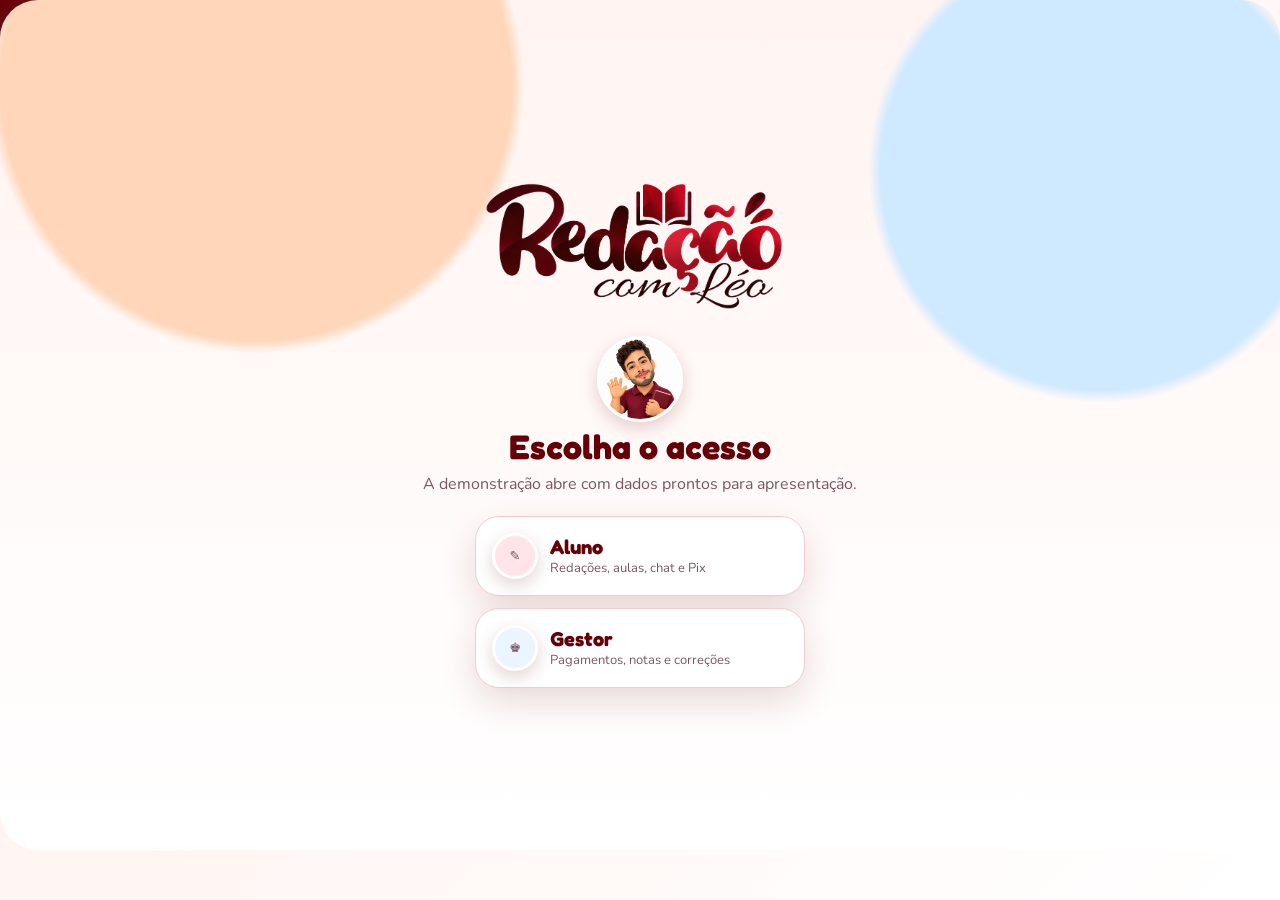
==== index.html @ 1b395707 "Fix published demo startup" ====
<!doctype html>
<html lang="pt-BR">
<head>
  <meta charset="utf-8" />
  <meta name="viewport" content="width=device-width, initial-scale=1, viewport-fit=cover" />
  <title>Redação com Léo - Demo</title>
  <link rel="icon" href="./assets/favicon.svg" />
  <link rel="manifest" href="./assets/manifest.webmanifest" />
  <style>
    @font-face{font-family:Fredoka;src:url("./assets/fonts/fredoka-latin.woff2") format("woff2");font-weight:300 700;font-display:swap}
    @font-face{font-family:Nunito;src:url("./assets/fonts/nunito-latin.woff2") format("woff2");font-weight:300 900;font-display:swap}
    :root{--wine:#650007;--red:#d70b1a;--rose:#fff1f3;--pink:#ffccd5;--peach:#ffd6ba;--mint:#cdeccd;--sky:#cfe9ff;--ink:#251013;--muted:#7b5660;--paper:#fffaf7;--card:#fff;--line:#f3ccd2;--shadow:0 14px 36px rgba(101,0,7,.14)}
    *{box-sizing:border-box} html,body,#app{min-height:100%;margin:0} body{font-family:Nunito,system-ui,sans-serif;background:linear-gradient(180deg,#fff7f2,#fff0f4 42%,#f7fff9);color:var(--ink);letter-spacing:0}
    button,input,textarea,select{font:inherit} button{border:0;cursor:pointer} img{max-width:100%;display:block}
    .phone{max-width:430px;min-height:100dvh;margin:auto;background:var(--paper);position:relative;overflow:hidden;box-shadow:0 0 0 1px #f7d7dc}
    .top{position:sticky;top:0;z-index:5;background:rgba(255,250,247,.94);backdrop-filter:blur(18px);padding:14px 16px 10px;border-bottom:1px solid #f7d8de;display:flex;align-items:center;justify-content:space-between;gap:12px}
    .brand{display:flex;align-items:center;gap:10px;min-width:0}.brand img.logo{width:118px;height:auto}.avatar{width:46px;height:46px;border-radius:50%;object-fit:cover;border:3px solid #fff;box-shadow:0 6px 18px rgba(101,0,7,.18)}
    .main{padding:16px 14px 96px}.nav{position:fixed;left:50%;bottom:0;transform:translateX(-50%);z-index:8;width:min(430px,100%);padding:9px 12px calc(9px + env(safe-area-inset-bottom));background:rgba(255,250,247,.96);border-top:1px solid #f2ccd2;backdrop-filter:blur(18px);display:grid;grid-template-columns:repeat(5,1fr);gap:6px}
    .nav button{height:58px;border-radius:18px;background:transparent;color:var(--muted);display:grid;place-items:center;font-size:11px;font-weight:800}.nav button b{font-size:22px;line-height:18px}.nav button.on{background:linear-gradient(135deg,#fff,#ffe1e7);color:var(--red);box-shadow:0 8px 18px rgba(215,11,26,.13)}
    .login{min-height:100dvh;padding:34px 24px;display:flex;flex-direction:column;align-items:center;justify-content:center;text-align:center;background:radial-gradient(circle at 20% 10%,#ffd6ba 0 20%,transparent 21%),radial-gradient(circle at 86% 20%,#cfe9ff 0 17%,transparent 18%),linear-gradient(180deg,#fff4f1,#fff)}
    .login .logo{width:min(320px,82vw);margin-bottom:14px}.hello{font-family:Fredoka,sans-serif;font-size:34px;line-height:1.02;margin:8px 0;color:var(--wine)}.login p{margin:0 0 20px;color:var(--muted)}
    .rolegrid{display:grid;gap:12px;width:100%;max-width:330px}.role{padding:16px;border-radius:24px;background:#fff;border:1px solid var(--line);box-shadow:var(--shadow);display:flex;align-items:center;gap:12px;text-align:left}.role strong{display:block;font-family:Fredoka;font-size:20px;color:var(--wine)}.role span{color:var(--muted);font-size:13px}
    .pill{display:inline-flex;align-items:center;gap:7px;border-radius:999px;padding:9px 12px;background:#fff;border:1px solid var(--line);color:var(--wine);font-weight:900}.btn{border-radius:18px;padding:13px 16px;background:var(--wine);color:#fff;font-weight:900;box-shadow:0 10px 22px rgba(101,0,7,.18)}.btn.red{background:var(--red)}.btn.soft{background:#fff;color:var(--wine);border:1px solid var(--line);box-shadow:none}.btn.full{width:100%}
    h1,h2,h3{font-family:Fredoka,sans-serif;letter-spacing:0;color:var(--wine)} h1{font-size:30px;margin:8px 0 4px} h2{font-size:24px;margin:18px 0 10px} h3{font-size:19px;margin:0 0 6px} p{line-height:1.42}.muted{color:var(--muted)}.row{display:flex;align-items:center;justify-content:space-between;gap:10px}.grid{display:grid;gap:12px}.twocol{grid-template-columns:1fr 1fr}.card{border-radius:24px;background:var(--card);border:1px solid var(--line);padding:15px;box-shadow:0 12px 28px rgba(101,0,7,.08)}.softband{border-radius:26px;padding:16px;background:linear-gradient(135deg,#ffe8ed,#fff8d9 48%,#dff7ff);border:1px solid #f7d4da}
    .metric{border-radius:22px;padding:14px;background:#fff;border:1px solid #f5d2d8}.metric b{font-family:Fredoka;font-size:28px;color:var(--red);display:block}.tag{display:inline-flex;border-radius:999px;padding:6px 10px;background:#fff2f4;color:var(--wine);font-size:12px;font-weight:900}.tag.green{background:#e9f7e9}.tag.blue{background:#eaf5ff}.tag.yellow{background:#fff2ca}
    .list{display:grid;gap:10px}.item{border-radius:20px;padding:13px;background:#fff;border:1px solid #f3d3d8}.item.active{outline:3px solid #ffd4dc}.score{font-family:Fredoka;font-size:28px;color:var(--red)}.bar{height:10px;background:#ffe0e6;border-radius:999px;overflow:hidden}.bar i{display:block;height:100%;background:linear-gradient(90deg,#d70b1a,#ff9cb0);border-radius:inherit}
    .tabs{display:flex;gap:8px;overflow:auto;padding:2px 0 10px}.tabs button{white-space:nowrap;border-radius:999px;padding:10px 13px;background:#fff;border:1px solid var(--line);font-weight:900;color:var(--muted)}.tabs button.on{background:var(--wine);color:#fff}
    input,textarea,select{width:100%;border:1px solid var(--line);background:#fff;border-radius:18px;padding:13px 14px;color:var(--ink);outline:none} textarea{min-height:132px;resize:vertical}.field{display:grid;gap:6px}.field label{font-weight:900;color:var(--wine);font-size:13px}
    .chat{display:grid;gap:9px}.bubble{max-width:84%;padding:11px 13px;border-radius:19px;background:#fff;border:1px solid var(--line)}.bubble.me{justify-self:end;background:#ffe4ea}.composer{position:sticky;bottom:75px;display:flex;gap:8px;padding-top:8px;background:linear-gradient(180deg,transparent,var(--paper) 28%)}
    .modal{position:fixed;inset:0;z-index:20;background:rgba(37,16,19,.42);display:none;align-items:end;justify-content:center}.modal.on{display:flex}.sheet{width:min(430px,100%);max-height:90dvh;overflow:auto;border-radius:28px 28px 0 0;background:var(--paper);padding:18px 16px calc(20px + env(safe-area-inset-bottom));box-shadow:0 -20px 45px rgba(37,16,19,.2)}
    .camera{border:2px dashed #efb8c0;border-radius:24px;padding:16px;text-align:center;background:#fff}.preview{margin-top:10px;border-radius:20px;max-height:220px;width:100%;object-fit:cover}.qr{width:184px;height:184px;margin:10px auto;border-radius:18px;background:#fff;border:1px solid var(--line);display:grid;place-items:center}
    .video{aspect-ratio:4/5;border-radius:28px;background:linear-gradient(160deg,#2c0710,#8b0712);position:relative;overflow:hidden;color:#fff;display:grid;place-items:center;text-align:center;padding:18px}.video video{position:absolute;inset:0;width:100%;height:100%;object-fit:cover}.controls{display:flex;gap:8px;justify-content:center;flex-wrap:wrap;margin-top:12px}.round{width:48px;height:48px;border-radius:50%;background:#fff;color:var(--wine);font-weight:900;box-shadow:0 10px 18px rgba(37,16,19,.14)}
    .empty{text-align:center;padding:26px 14px;color:var(--muted)}.loading{min-height:100dvh;display:grid;place-items:center;text-align:center;background:#fff4f6}.loading img{width:120px;border-radius:50%;margin:auto;border:6px solid #fff;box-shadow:var(--shadow)}.shake{animation:bob 1.4s ease-in-out infinite}@keyframes bob{50%{transform:translateY(-8px) rotate(-2deg)}} @media(min-width:700px){body{background:linear-gradient(135deg,#640007,#fff4f1 34%,#fff)}.phone{margin:26px auto;min-height:850px;border-radius:38px;box-shadow:0 32px 80px rgba(37,16,19,.28)}.nav{border-radius:28px 28px 0 0}.login{border-radius:38px;min-height:850px}} 
  </style>
</head>
<body>
  <div id="app"></div>
  <div class="modal" id="modal"><div class="sheet" id="sheet"></div></div>
  <script>
  const $ = (s, r=document) => r.querySelector(s);
  const app = $("#app"), modal = $("#modal"), sheet = $("#sheet");
  const storeKey = "redacao_com_leo_pages_v2";
  const views = {student:["home","essays","lessons","chat","pay"], manager:["home","students","review","chat","pay"]};
  const navLabel = {home:["⌂","Início"],essays:["✎","Redações"],lessons:["◴","Aulas"],chat:["✉","Chat"],pay:["◇","Pix"],students:["♚","Alunos"],review:["✓","Correção"]};
  let role = sessionStorage.getItem("leo_role") || "";
  let view = sessionStorage.getItem("leo_view") || "home";
  let currentImage = "";
  let cameraStream = null;
  const seed = {student:{name:"Maria Clara",plan:"Mentoria ENEM",goal:920},manager:{name:"Leonardo Costa"},payments:[{id:"PIX-0911",student:"Maria Clara",value:297,status:"aberto",due:"Hoje"}],essays:[{id:"R1",student:"Maria Clara",theme:"Desafios da educação digital no Brasil",text:"A tecnologia mudou a forma como os estudantes aprendem. Ainda assim, o acesso desigual dificulta que todos aproveitem esses recursos. Para enfrentar esse problema, escolas e governos precisam ampliar infraestrutura e orientar o uso responsável das plataformas digitais.",status:"Corrigida",score:880,competencies:[180,180,160,180,180],strengths:"Boa defesa do ponto de vista e repertório bem encaixado.",improve:"A conclusão pode detalhar melhor o agente e o meio de execução.",feedback:"Texto claro, organizado e com boa progressão. Revise repetições e aprofunde a proposta de intervenção."},{id:"R2",student:"Maria Clara",theme:"Caminhos para combater a evasão escolar",text:"",status:"Pendente",score:null,competencies:[0,0,0,0,0],strengths:"",improve:"",feedback:""}],lessons:[{id:"A1",title:"Repertório na introdução",date:"12/09",time:"18:30",status:"Confirmada"},{id:"A2",title:"Correção ao vivo",date:"15/09",time:"19:00",status:"Aberta"}],messages:[{from:"Leonardo",text:"Oi, Maria. Sua última redação já está corrigida."},{from:"Maria Clara",text:"Obrigada, prof! Vou ajustar a conclusão."}]};
  const read = () => JSON.parse(localStorage.getItem(storeKey) || JSON.stringify(seed));
  const save = (data) => localStorage.setItem(storeKey, JSON.stringify(data));
  const money = (n) => n.toLocaleString("pt-BR",{style:"currency",currency:"BRL"});
  function boot(){app.innerHTML='<div class="loading"><div><img class="shake" src="./assets/leonardo-avatar.png"><h1>Redação com Léo</h1><p class="muted">Abrindo sua sala de estudos...</p></div></div>';setTimeout(render,420)}
  function render(){ if(!role) return login(); if(!views[role].includes(view)) view="home"; const data=read(); app.innerHTML='<div class="phone">'+appHeader(data)+main(data)+nav()+'</div>'; bind(); }
  function appHeader(data){return '<header class="top"><div class="brand"><img class="logo" src="./assets/logo.png"><span class="pill">'+(role==="student"?"Aluno":"Gestor")+'</span></div><button class="pill" data-action="swap"><img class="avatar" src="./assets/leonardo-avatar.png" alt=""> trocar</button></header>'}
  function nav(){return '<nav class="nav">'+views[role].map(v=>'<button class="'+(view===v?'on':'')+'" data-nav="'+v+'"><b>'+navLabel[v][0]+'</b><span>'+navLabel[v][1]+'</span></button>').join("")+'</nav>'}
  function main(data){return '<main class="main">'+(role==="student"?student(data):manager(data))+'</main>'}
  function login(){app.innerHTML='<div class="login"><img class="logo" src="./assets/logo.png"><img class="avatar" style="width:86px;height:86px" src="./assets/leonardo-avatar.png"><h1 class="hello">Escolha o acesso</h1><p>A demonstração abre com dados prontos para apresentação.</p><div class="rolegrid"><button class="role" data-login="student"><span class="avatar" style="display:grid;place-items:center;background:#ffe4ea">✎</span><span><strong>Aluno</strong><span>Redações, aulas, chat e Pix</span></span></button><button class="role" data-login="manager"><span class="avatar" style="display:grid;place-items:center;background:#eaf5ff">♚</span><span><strong>Gestor</strong><span>Pagamentos, notas e correções</span></span></button></div></div>';bind()}
  function student(d){ if(view==="home") return homeStudent(d); if(view==="essays") return essays(d); if(view==="lessons") return lessons(d); if(view==="chat") return chat(d); return payments(d)}
  function manager(d){ if(view==="home") return homeManager(d); if(view==="students") return students(d); if(view==="review") return review(d); if(view==="chat") return chat(d); return payments(d)}
  function homeStudent(d){const last=d.essays.find(e=>e.score);return '<section class="softband"><h1>Oi, '+d.student.name.split(" ")[0]+'</h1><p class="muted">Tudo que importa está a um toque.</p><div class="grid twocol"><div class="metric"><b>'+last.score+'</b><span>última nota</span></div><div class="metric"><b>'+d.lessons.length+'</b><span>aulas</span></div></div></section><h2>Agora</h2><div class="grid"><button class="card row" data-modal="newEssay"><span><h3>Enviar redação</h3><span class="muted">Foto, texto ou arquivo</span></span><span class="score">+</span></button><button class="card row" data-view="lessons"><span><h3>Entrar na aula</h3><span class="muted">'+d.lessons[0].date+' às '+d.lessons[0].time+'</span></span><span class="tag blue">ao vivo</span></button><button class="card row" data-modal="video"><span><h3>Sala com câmera</h3><span class="muted">vídeo e tela compartilhada</span></span><span class="tag green">abrir</span></button></div>'}
  function homeManager(d){const paid=d.payments.filter(p=>p.status==="pago").reduce((a,p)=>a+p.value,0);return '<section class="softband"><h1>Painel do Léo</h1><p class="muted">Alunos, pagamentos e correções no mesmo caminho.</p><div class="grid twocol"><div class="metric"><b>'+d.essays.length+'</b><span>redações</span></div><div class="metric"><b>'+money(paid)+'</b><span>recebido</span></div></div></section><h2>Fila de hoje</h2>'+review(d)+'<button class="btn full" data-modal="video">Abrir sala de vídeo</button>'}
  function essays(d){return '<div class="row"><h1>Redações</h1><button class="btn red" data-modal="newEssay">Enviar</button></div><div class="list">'+d.essays.map(e=>'<article class="item"><div class="row"><h3>'+e.theme+'</h3><span class="tag '+(e.status==="Corrigida"?"green":"yellow")+'">'+e.status+'</span></div>'+(e.score?'<div class="score">'+e.score+'</div><p>'+e.feedback+'</p><div class="bar"><i style="width:'+(e.score/10)+'%"></i></div>':'<p class="muted">Aguardando correção do gestor.</p>')+'</article>').join("")+'</div>'}
  function lessons(d){return '<div class="row"><h1>Aulas</h1><button class="btn red" data-modal="lesson">Agendar</button></div><div class="list">'+d.lessons.map(a=>'<article class="item"><div class="row"><h3>'+a.title+'</h3><span class="tag blue">'+a.status+'</span></div><p class="muted">'+a.date+' às '+a.time+'</p><button class="btn soft" data-modal="video">Entrar</button></article>').join("")+'</div>'}
  function students(d){return '<h1>Alunos</h1><div class="list"><article class="card"><div class="row"><h3>Maria Clara</h3><span class="score">880</span></div><p class="muted">Plano '+d.student.plan+' · meta '+d.student.goal+'</p><div class="bar"><i style="width:88%"></i></div></article><article class="card"><div class="row"><h3>João Pedro</h3><span class="score">760</span></div><p class="muted">Turma intensiva · 2 pendências</p><div class="bar"><i style="width:76%"></i></div></article></div>'}
  function review(d){const rows=d.essays.map(e=>'<article class="item"><div class="row"><h3>'+e.theme+'</h3><span class="tag">'+e.student+'</span></div><p class="muted">'+(e.text||"Texto enviado por imagem, pronto para correção.")+'</p><button class="btn soft" data-modal="correct" data-id="'+e.id+'">Corrigir</button></article>').join("");return '<div class="row"><h1>Correção</h1><span class="pill">'+d.essays.filter(e=>e.status==="Pendente").length+' pendente</span></div><div class="list">'+rows+'</div>'}
  function payments(d){return '<div class="row"><h1>Pix</h1><button class="btn red" data-modal="payment">Gerar</button></div><div class="list">'+d.payments.map(p=>'<article class="card"><div class="row"><h3>'+p.student+'</h3><span class="tag '+(p.status==="pago"?"green":"yellow")+'">'+p.status+'</span></div><p class="muted">'+p.id+' · vence '+p.due+'</p><div class="score">'+money(p.value)+'</div><button class="btn soft" data-modal="qr" data-id="'+p.id+'">Ver QR Code</button></article>').join("")+'</div>'}
  function chat(d){return '<h1>Chat</h1><div class="chat">'+d.messages.map(m=>'<div class="bubble '+((role==="student"&&m.from==="Maria Clara")||(role==="manager"&&m.from==="Leonardo")?'me':'')+'"><b>'+m.from+'</b><br>'+m.text+'</div>').join("")+'</div><form class="composer" data-form="chat"><input name="text" placeholder="Escrever mensagem"><button class="btn red">Enviar</button></form>'}
  function openModal(kind,id){const d=read(); if(kind==="newEssay") sheet.innerHTML='<h2>Enviar redação</h2><form class="grid" data-form="essay"><div class="field"><label>Tema</label><input name="theme" required placeholder="Tema da redação"></div><div class="camera"><b>Digitalizar redação</b><p class="muted">Use a câmera ou escolha uma foto.</p><input type="file" accept="image/*" capture="environment" data-file><img class="preview" id="preview" style="display:none"></div><button type="button" class="btn soft" data-action="ocr">Ler imagem</button><div class="field"><label>Texto</label><textarea name="text" placeholder="Cole ou revise o texto reconhecido"></textarea></div><button class="btn red">Enviar</button></form>';
    if(kind==="lesson") sheet.innerHTML='<h2>Agendar aula</h2><form class="grid" data-form="lesson"><input name="title" placeholder="Título da aula" required><input name="date" placeholder="Data, ex: 18/09" required><input name="time" placeholder="Horário, ex: 19:30" required><button class="btn red">Salvar horário</button></form>';
    if(kind==="payment") sheet.innerHTML='<h2>Gerar Pix</h2><form class="grid" data-form="payment"><input name="student" placeholder="Aluno" value="Maria Clara"><input name="value" type="number" placeholder="Valor" value="297"><button class="btn red">Gerar guia</button></form>';
    if(kind==="qr"){const p=d.payments.find(x=>x.id===id);sheet.innerHTML='<h2>Guia Pix</h2><p class="muted">'+p.id+' · '+money(p.value)+'</p><canvas class="qr" id="qr" width="184" height="184"></canvas><p class="tag">Chave Pix: redacao@comleo.demo</p><button class="btn red full" data-pay="'+p.id+'">Confirmar pagamento</button>';setTimeout(()=>drawQr(id),20)}
    if(kind==="correct"){const e=d.essays.find(x=>x.id===id);sheet.innerHTML='<h2>Corrigir redação</h2><form class="grid" data-form="correct" data-id="'+id+'"><p class="muted">'+e.theme+'</p><input name="score" type="number" min="0" max="1000" value="'+(e.score||860)+'"><textarea name="strengths" placeholder="Pontos fortes">'+(e.strengths||"Boa organização das ideias.")+'</textarea><textarea name="improve" placeholder="Pontos a melhorar">'+(e.improve||"Aprofundar repertório e fechar melhor a intervenção.")+'</textarea><textarea name="feedback" placeholder="Feedback">'+(e.feedback||"Texto com caminho claro. Ajuste coesão entre parágrafos e detalhe a proposta.")+'</textarea><button class="btn red">Salvar correção</button></form>'}
    if(kind==="video") sheet.innerHTML='<h2>Sala de aula</h2><div class="video" id="videoBox"><img class="avatar" style="width:96px;height:96px" src="./assets/leonardo-avatar.png"><div><h3 style="color:#fff">Leonardo Costa</h3><p>Aguardando câmera</p></div></div><div class="controls"><button class="round" title="Câmera" data-video="cam">▣</button><button class="round" title="Tela" data-video="screen">▤</button><button class="round" title="Microfone" data-video="mic">◉</button><button class="round" title="Sair" data-close>×</button></div>';
    modal.classList.add("on"); bind(); }
  function closeModal(){modal.classList.remove("on");sheet.innerHTML=""; if(cameraStream){cameraStream.getTracks().forEach(t=>t.stop());cameraStream=null}}
  function drawQr(text){const c=$("#qr"),x=c.getContext("2d");x.fillStyle="#fff";x.fillRect(0,0,184,184);for(let y=0;y<23;y++)for(let i=0;i<23;i++){if((i*y+text.charCodeAt((i+y)%text.length)+i+y)%3===0){x.fillStyle=i<7&&y<7||i>15&&y<7||i<7&&y>15?"#650007":"#d70b1a";x.fillRect(i*8,y*8,6,6)}}}
  function bind(){document.querySelectorAll("[data-nav]").forEach(b=>b.onclick=()=>{view=b.dataset.nav;sessionStorage.setItem("leo_view",view);render()});document.querySelectorAll("[data-view]").forEach(b=>b.onclick=()=>{view=b.dataset.view;sessionStorage.setItem("leo_view",view);render()});document.querySelectorAll("[data-login]").forEach(b=>b.onclick=()=>{role=b.dataset.login;view="home";sessionStorage.setItem("leo_role",role);render()});document.querySelectorAll("[data-action='swap']").forEach(b=>b.onclick=()=>{role="";sessionStorage.removeItem("leo_role");login()});document.querySelectorAll("[data-modal]").forEach(b=>b.onclick=()=>openModal(b.dataset.modal,b.dataset.id));document.querySelectorAll("[data-close]").forEach(b=>b.onclick=closeModal);modal.onclick=e=>{if(e.target===modal)closeModal()};const file=$("[data-file]");if(file)file.onchange=e=>{const f=e.target.files[0];if(!f)return;const r=new FileReader();r.onload=()=>{currentImage=r.result;$("#preview").src=currentImage;$("#preview").style.display="block"};r.readAsDataURL(f)};document.querySelectorAll("form").forEach(f=>f.onsubmit=submit);document.querySelectorAll("[data-pay]").forEach(b=>b.onclick=()=>{const d=read();const p=d.payments.find(x=>x.id===b.dataset.pay);p.status="pago";save(d);closeModal();render()});const ocr=$("[data-action='ocr']");if(ocr)ocr.onclick=()=>{const ta=$("textarea[name='text']");ta.value=ta.value||"Texto reconhecido da foto: a educação brasileira precisa aproximar tecnologia, leitura e acompanhamento docente para melhorar a escrita dos estudantes.";};document.querySelectorAll("[data-video]").forEach(b=>b.onclick=()=>video(b.dataset.video))}
  function submit(e){e.preventDefault();const f=e.target,d=read(),fd=new FormData(f);if(f.dataset.form==="chat"){d.messages.push({from:role==="student"?"Maria Clara":"Leonardo",text:fd.get("text")});save(d);render()} if(f.dataset.form==="essay"){d.essays.unshift({id:"R"+Date.now(),student:"Maria Clara",theme:fd.get("theme"),text:fd.get("text"),image:currentImage,status:"Pendente",score:null,competencies:[0,0,0,0,0],strengths:"",improve:"",feedback:""});save(d);closeModal();view="essays";render()} if(f.dataset.form==="lesson"){d.lessons.push({id:"A"+Date.now(),title:fd.get("title"),date:fd.get("date"),time:fd.get("time"),status:"Aberta"});save(d);closeModal();render()} if(f.dataset.form==="payment"){d.payments.unshift({id:"PIX-"+Date.now().toString().slice(-5),student:fd.get("student"),value:Number(fd.get("value")),status:"aberto",due:"Hoje"});save(d);closeModal();render()} if(f.dataset.form==="correct"){const x=d.essays.find(e=>e.id===f.dataset.id);x.status="Corrigida";x.score=Number(fd.get("score"));x.strengths=fd.get("strengths");x.improve=fd.get("improve");x.feedback=fd.get("feedback");save(d);closeModal();render()}}
  async function video(kind){const box=$("#videoBox");try{if(kind==="cam"){cameraStream=await navigator.mediaDevices.getUserMedia({video:true,audio:true})} if(kind==="screen"){cameraStream=await navigator.mediaDevices.getDisplayMedia({video:true})} if(cameraStream){box.innerHTML='<video autoplay playsinline muted></video>';box.querySelector("video").srcObject=cameraStream}}catch(e){box.innerHTML='<div><h3 style="color:#fff">Permissão não liberada</h3><p>Ative câmera ou tela no navegador.</p></div>'}}
  boot();
  </script>
</body>
</html>
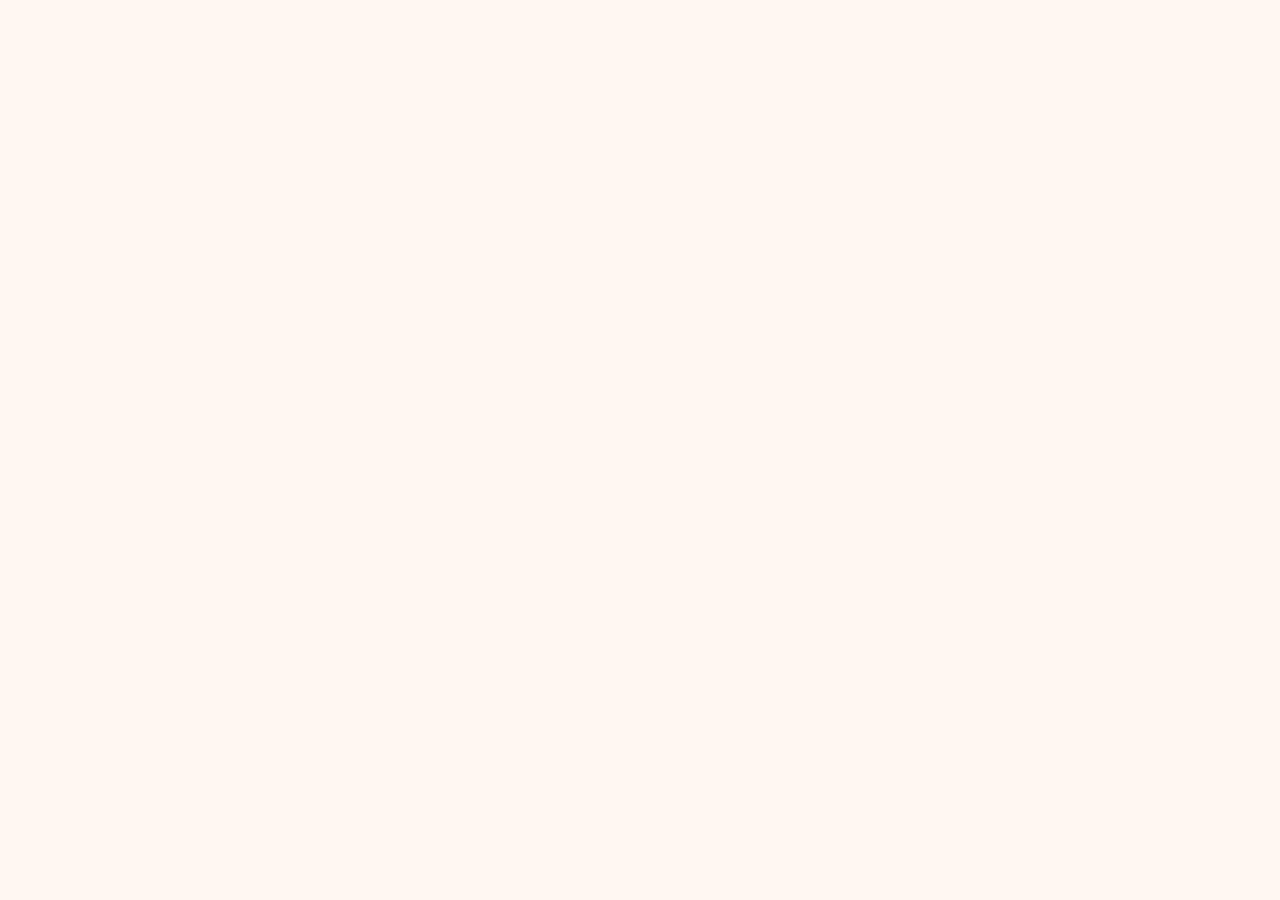
==== commit 3d732488: "Point Pages to Astra-built app" ====
--- a/index.html
+++ b/index.html
@@ -4,81 +4,32 @@
   <meta charset="utf-8" />
   <meta name="viewport" content="width=device-width, initial-scale=1, viewport-fit=cover" />
   <title>Redação com Léo - Demo</title>
-  <link rel="icon" href="./assets/favicon.svg" />
-  <link rel="manifest" href="./assets/manifest.webmanifest" />
+  <meta name="description" content="Demonstração do app Redação com Léo." />
   <style>
-    @font-face{font-family:Fredoka;src:url("./assets/fonts/fredoka-latin.woff2") format("woff2");font-weight:300 700;font-display:swap}
-    @font-face{font-family:Nunito;src:url("./assets/fonts/nunito-latin.woff2") format("woff2");font-weight:300 900;font-display:swap}
-    :root{--wine:#650007;--red:#d70b1a;--rose:#fff1f3;--pink:#ffccd5;--peach:#ffd6ba;--mint:#cdeccd;--sky:#cfe9ff;--ink:#251013;--muted:#7b5660;--paper:#fffaf7;--card:#fff;--line:#f3ccd2;--shadow:0 14px 36px rgba(101,0,7,.14)}
-    *{box-sizing:border-box} html,body,#app{min-height:100%;margin:0} body{font-family:Nunito,system-ui,sans-serif;background:linear-gradient(180deg,#fff7f2,#fff0f4 42%,#f7fff9);color:var(--ink);letter-spacing:0}
-    button,input,textarea,select{font:inherit} button{border:0;cursor:pointer} img{max-width:100%;display:block}
-    .phone{max-width:430px;min-height:100dvh;margin:auto;background:var(--paper);position:relative;overflow:hidden;box-shadow:0 0 0 1px #f7d7dc}
-    .top{position:sticky;top:0;z-index:5;background:rgba(255,250,247,.94);backdrop-filter:blur(18px);padding:14px 16px 10px;border-bottom:1px solid #f7d8de;display:flex;align-items:center;justify-content:space-between;gap:12px}
-    .brand{display:flex;align-items:center;gap:10px;min-width:0}.brand img.logo{width:118px;height:auto}.avatar{width:46px;height:46px;border-radius:50%;object-fit:cover;border:3px solid #fff;box-shadow:0 6px 18px rgba(101,0,7,.18)}
-    .main{padding:16px 14px 96px}.nav{position:fixed;left:50%;bottom:0;transform:translateX(-50%);z-index:8;width:min(430px,100%);padding:9px 12px calc(9px + env(safe-area-inset-bottom));background:rgba(255,250,247,.96);border-top:1px solid #f2ccd2;backdrop-filter:blur(18px);display:grid;grid-template-columns:repeat(5,1fr);gap:6px}
-    .nav button{height:58px;border-radius:18px;background:transparent;color:var(--muted);display:grid;place-items:center;font-size:11px;font-weight:800}.nav button b{font-size:22px;line-height:18px}.nav button.on{background:linear-gradient(135deg,#fff,#ffe1e7);color:var(--red);box-shadow:0 8px 18px rgba(215,11,26,.13)}
-    .login{min-height:100dvh;padding:34px 24px;display:flex;flex-direction:column;align-items:center;justify-content:center;text-align:center;background:radial-gradient(circle at 20% 10%,#ffd6ba 0 20%,transparent 21%),radial-gradient(circle at 86% 20%,#cfe9ff 0 17%,transparent 18%),linear-gradient(180deg,#fff4f1,#fff)}
-    .login .logo{width:min(320px,82vw);margin-bottom:14px}.hello{font-family:Fredoka,sans-serif;font-size:34px;line-height:1.02;margin:8px 0;color:var(--wine)}.login p{margin:0 0 20px;color:var(--muted)}
-    .rolegrid{display:grid;gap:12px;width:100%;max-width:330px}.role{padding:16px;border-radius:24px;background:#fff;border:1px solid var(--line);box-shadow:var(--shadow);display:flex;align-items:center;gap:12px;text-align:left}.role strong{display:block;font-family:Fredoka;font-size:20px;color:var(--wine)}.role span{color:var(--muted);font-size:13px}
-    .pill{display:inline-flex;align-items:center;gap:7px;border-radius:999px;padding:9px 12px;background:#fff;border:1px solid var(--line);color:var(--wine);font-weight:900}.btn{border-radius:18px;padding:13px 16px;background:var(--wine);color:#fff;font-weight:900;box-shadow:0 10px 22px rgba(101,0,7,.18)}.btn.red{background:var(--red)}.btn.soft{background:#fff;color:var(--wine);border:1px solid var(--line);box-shadow:none}.btn.full{width:100%}
-    h1,h2,h3{font-family:Fredoka,sans-serif;letter-spacing:0;color:var(--wine)} h1{font-size:30px;margin:8px 0 4px} h2{font-size:24px;margin:18px 0 10px} h3{font-size:19px;margin:0 0 6px} p{line-height:1.42}.muted{color:var(--muted)}.row{display:flex;align-items:center;justify-content:space-between;gap:10px}.grid{display:grid;gap:12px}.twocol{grid-template-columns:1fr 1fr}.card{border-radius:24px;background:var(--card);border:1px solid var(--line);padding:15px;box-shadow:0 12px 28px rgba(101,0,7,.08)}.softband{border-radius:26px;padding:16px;background:linear-gradient(135deg,#ffe8ed,#fff8d9 48%,#dff7ff);border:1px solid #f7d4da}
-    .metric{border-radius:22px;padding:14px;background:#fff;border:1px solid #f5d2d8}.metric b{font-family:Fredoka;font-size:28px;color:var(--red);display:block}.tag{display:inline-flex;border-radius:999px;padding:6px 10px;background:#fff2f4;color:var(--wine);font-size:12px;font-weight:900}.tag.green{background:#e9f7e9}.tag.blue{background:#eaf5ff}.tag.yellow{background:#fff2ca}
-    .list{display:grid;gap:10px}.item{border-radius:20px;padding:13px;background:#fff;border:1px solid #f3d3d8}.item.active{outline:3px solid #ffd4dc}.score{font-family:Fredoka;font-size:28px;color:var(--red)}.bar{height:10px;background:#ffe0e6;border-radius:999px;overflow:hidden}.bar i{display:block;height:100%;background:linear-gradient(90deg,#d70b1a,#ff9cb0);border-radius:inherit}
-    .tabs{display:flex;gap:8px;overflow:auto;padding:2px 0 10px}.tabs button{white-space:nowrap;border-radius:999px;padding:10px 13px;background:#fff;border:1px solid var(--line);font-weight:900;color:var(--muted)}.tabs button.on{background:var(--wine);color:#fff}
-    input,textarea,select{width:100%;border:1px solid var(--line);background:#fff;border-radius:18px;padding:13px 14px;color:var(--ink);outline:none} textarea{min-height:132px;resize:vertical}.field{display:grid;gap:6px}.field label{font-weight:900;color:var(--wine);font-size:13px}
-    .chat{display:grid;gap:9px}.bubble{max-width:84%;padding:11px 13px;border-radius:19px;background:#fff;border:1px solid var(--line)}.bubble.me{justify-self:end;background:#ffe4ea}.composer{position:sticky;bottom:75px;display:flex;gap:8px;padding-top:8px;background:linear-gradient(180deg,transparent,var(--paper) 28%)}
-    .modal{position:fixed;inset:0;z-index:20;background:rgba(37,16,19,.42);display:none;align-items:end;justify-content:center}.modal.on{display:flex}.sheet{width:min(430px,100%);max-height:90dvh;overflow:auto;border-radius:28px 28px 0 0;background:var(--paper);padding:18px 16px calc(20px + env(safe-area-inset-bottom));box-shadow:0 -20px 45px rgba(37,16,19,.2)}
-    .camera{border:2px dashed #efb8c0;border-radius:24px;padding:16px;text-align:center;background:#fff}.preview{margin-top:10px;border-radius:20px;max-height:220px;width:100%;object-fit:cover}.qr{width:184px;height:184px;margin:10px auto;border-radius:18px;background:#fff;border:1px solid var(--line);display:grid;place-items:center}
-    .video{aspect-ratio:4/5;border-radius:28px;background:linear-gradient(160deg,#2c0710,#8b0712);position:relative;overflow:hidden;color:#fff;display:grid;place-items:center;text-align:center;padding:18px}.video video{position:absolute;inset:0;width:100%;height:100%;object-fit:cover}.controls{display:flex;gap:8px;justify-content:center;flex-wrap:wrap;margin-top:12px}.round{width:48px;height:48px;border-radius:50%;background:#fff;color:var(--wine);font-weight:900;box-shadow:0 10px 18px rgba(37,16,19,.14)}
-    .empty{text-align:center;padding:26px 14px;color:var(--muted)}.loading{min-height:100dvh;display:grid;place-items:center;text-align:center;background:#fff4f6}.loading img{width:120px;border-radius:50%;margin:auto;border:6px solid #fff;box-shadow:var(--shadow)}.shake{animation:bob 1.4s ease-in-out infinite}@keyframes bob{50%{transform:translateY(-8px) rotate(-2deg)}} @media(min-width:700px){body{background:linear-gradient(135deg,#640007,#fff4f1 34%,#fff)}.phone{margin:26px auto;min-height:850px;border-radius:38px;box-shadow:0 32px 80px rgba(37,16,19,.28)}.nav{border-radius:28px 28px 0 0}.login{border-radius:38px;min-height:850px}} 
+    html,
+    body {
+      width: 100%;
+      height: 100%;
+      margin: 0;
+      background: #fff7f2;
+      overflow: hidden;
+    }
+
+    iframe {
+      width: 100%;
+      height: 100dvh;
+      border: 0;
+      display: block;
+      background: #fff7f2;
+    }
   </style>
 </head>
 <body>
-  <div id="app"></div>
-  <div class="modal" id="modal"><div class="sheet" id="sheet"></div></div>
-  <script>
-  const $ = (s, r=document) => r.querySelector(s);
-  const app = $("#app"), modal = $("#modal"), sheet = $("#sheet");
-  const storeKey = "redacao_com_leo_pages_v2";
-  const views = {student:["home","essays","lessons","chat","pay"], manager:["home","students","review","chat","pay"]};
-  const navLabel = {home:["⌂","Início"],essays:["✎","Redações"],lessons:["◴","Aulas"],chat:["✉","Chat"],pay:["◇","Pix"],students:["♚","Alunos"],review:["✓","Correção"]};
-  let role = sessionStorage.getItem("leo_role") || "";
-  let view = sessionStorage.getItem("leo_view") || "home";
-  let currentImage = "";
-  let cameraStream = null;
-  const seed = {student:{name:"Maria Clara",plan:"Mentoria ENEM",goal:920},manager:{name:"Leonardo Costa"},payments:[{id:"PIX-0911",student:"Maria Clara",value:297,status:"aberto",due:"Hoje"}],essays:[{id:"R1",student:"Maria Clara",theme:"Desafios da educação digital no Brasil",text:"A tecnologia mudou a forma como os estudantes aprendem. Ainda assim, o acesso desigual dificulta que todos aproveitem esses recursos. Para enfrentar esse problema, escolas e governos precisam ampliar infraestrutura e orientar o uso responsável das plataformas digitais.",status:"Corrigida",score:880,competencies:[180,180,160,180,180],strengths:"Boa defesa do ponto de vista e repertório bem encaixado.",improve:"A conclusão pode detalhar melhor o agente e o meio de execução.",feedback:"Texto claro, organizado e com boa progressão. Revise repetições e aprofunde a proposta de intervenção."},{id:"R2",student:"Maria Clara",theme:"Caminhos para combater a evasão escolar",text:"",status:"Pendente",score:null,competencies:[0,0,0,0,0],strengths:"",improve:"",feedback:""}],lessons:[{id:"A1",title:"Repertório na introdução",date:"12/09",time:"18:30",status:"Confirmada"},{id:"A2",title:"Correção ao vivo",date:"15/09",time:"19:00",status:"Aberta"}],messages:[{from:"Leonardo",text:"Oi, Maria. Sua última redação já está corrigida."},{from:"Maria Clara",text:"Obrigada, prof! Vou ajustar a conclusão."}]};
-  const read = () => JSON.parse(localStorage.getItem(storeKey) || JSON.stringify(seed));
-  const save = (data) => localStorage.setItem(storeKey, JSON.stringify(data));
-  const money = (n) => n.toLocaleString("pt-BR",{style:"currency",currency:"BRL"});
-  function boot(){app.innerHTML='<div class="loading"><div><img class="shake" src="./assets/leonardo-avatar.png"><h1>Redação com Léo</h1><p class="muted">Abrindo sua sala de estudos...</p></div></div>';setTimeout(render,420)}
-  function render(){ if(!role) return login(); if(!views[role].includes(view)) view="home"; const data=read(); app.innerHTML='<div class="phone">'+appHeader(data)+main(data)+nav()+'</div>'; bind(); }
-  function appHeader(data){return '<header class="top"><div class="brand"><img class="logo" src="./assets/logo.png"><span class="pill">'+(role==="student"?"Aluno":"Gestor")+'</span></div><button class="pill" data-action="swap"><img class="avatar" src="./assets/leonardo-avatar.png" alt=""> trocar</button></header>'}
-  function nav(){return '<nav class="nav">'+views[role].map(v=>'<button class="'+(view===v?'on':'')+'" data-nav="'+v+'"><b>'+navLabel[v][0]+'</b><span>'+navLabel[v][1]+'</span></button>').join("")+'</nav>'}
-  function main(data){return '<main class="main">'+(role==="student"?student(data):manager(data))+'</main>'}
-  function login(){app.innerHTML='<div class="login"><img class="logo" src="./assets/logo.png"><img class="avatar" style="width:86px;height:86px" src="./assets/leonardo-avatar.png"><h1 class="hello">Escolha o acesso</h1><p>A demonstração abre com dados prontos para apresentação.</p><div class="rolegrid"><button class="role" data-login="student"><span class="avatar" style="display:grid;place-items:center;background:#ffe4ea">✎</span><span><strong>Aluno</strong><span>Redações, aulas, chat e Pix</span></span></button><button class="role" data-login="manager"><span class="avatar" style="display:grid;place-items:center;background:#eaf5ff">♚</span><span><strong>Gestor</strong><span>Pagamentos, notas e correções</span></span></button></div></div>';bind()}
-  function student(d){ if(view==="home") return homeStudent(d); if(view==="essays") return essays(d); if(view==="lessons") return lessons(d); if(view==="chat") return chat(d); return payments(d)}
-  function manager(d){ if(view==="home") return homeManager(d); if(view==="students") return students(d); if(view==="review") return review(d); if(view==="chat") return chat(d); return payments(d)}
-  function homeStudent(d){const last=d.essays.find(e=>e.score);return '<section class="softband"><h1>Oi, '+d.student.name.split(" ")[0]+'</h1><p class="muted">Tudo que importa está a um toque.</p><div class="grid twocol"><div class="metric"><b>'+last.score+'</b><span>última nota</span></div><div class="metric"><b>'+d.lessons.length+'</b><span>aulas</span></div></div></section><h2>Agora</h2><div class="grid"><button class="card row" data-modal="newEssay"><span><h3>Enviar redação</h3><span class="muted">Foto, texto ou arquivo</span></span><span class="score">+</span></button><button class="card row" data-view="lessons"><span><h3>Entrar na aula</h3><span class="muted">'+d.lessons[0].date+' às '+d.lessons[0].time+'</span></span><span class="tag blue">ao vivo</span></button><button class="card row" data-modal="video"><span><h3>Sala com câmera</h3><span class="muted">vídeo e tela compartilhada</span></span><span class="tag green">abrir</span></button></div>'}
-  function homeManager(d){const paid=d.payments.filter(p=>p.status==="pago").reduce((a,p)=>a+p.value,0);return '<section class="softband"><h1>Painel do Léo</h1><p class="muted">Alunos, pagamentos e correções no mesmo caminho.</p><div class="grid twocol"><div class="metric"><b>'+d.essays.length+'</b><span>redações</span></div><div class="metric"><b>'+money(paid)+'</b><span>recebido</span></div></div></section><h2>Fila de hoje</h2>'+review(d)+'<button class="btn full" data-modal="video">Abrir sala de vídeo</button>'}
-  function essays(d){return '<div class="row"><h1>Redações</h1><button class="btn red" data-modal="newEssay">Enviar</button></div><div class="list">'+d.essays.map(e=>'<article class="item"><div class="row"><h3>'+e.theme+'</h3><span class="tag '+(e.status==="Corrigida"?"green":"yellow")+'">'+e.status+'</span></div>'+(e.score?'<div class="score">'+e.score+'</div><p>'+e.feedback+'</p><div class="bar"><i style="width:'+(e.score/10)+'%"></i></div>':'<p class="muted">Aguardando correção do gestor.</p>')+'</article>').join("")+'</div>'}
-  function lessons(d){return '<div class="row"><h1>Aulas</h1><button class="btn red" data-modal="lesson">Agendar</button></div><div class="list">'+d.lessons.map(a=>'<article class="item"><div class="row"><h3>'+a.title+'</h3><span class="tag blue">'+a.status+'</span></div><p class="muted">'+a.date+' às '+a.time+'</p><button class="btn soft" data-modal="video">Entrar</button></article>').join("")+'</div>'}
-  function students(d){return '<h1>Alunos</h1><div class="list"><article class="card"><div class="row"><h3>Maria Clara</h3><span class="score">880</span></div><p class="muted">Plano '+d.student.plan+' · meta '+d.student.goal+'</p><div class="bar"><i style="width:88%"></i></div></article><article class="card"><div class="row"><h3>João Pedro</h3><span class="score">760</span></div><p class="muted">Turma intensiva · 2 pendências</p><div class="bar"><i style="width:76%"></i></div></article></div>'}
-  function review(d){const rows=d.essays.map(e=>'<article class="item"><div class="row"><h3>'+e.theme+'</h3><span class="tag">'+e.student+'</span></div><p class="muted">'+(e.text||"Texto enviado por imagem, pronto para correção.")+'</p><button class="btn soft" data-modal="correct" data-id="'+e.id+'">Corrigir</button></article>').join("");return '<div class="row"><h1>Correção</h1><span class="pill">'+d.essays.filter(e=>e.status==="Pendente").length+' pendente</span></div><div class="list">'+rows+'</div>'}
-  function payments(d){return '<div class="row"><h1>Pix</h1><button class="btn red" data-modal="payment">Gerar</button></div><div class="list">'+d.payments.map(p=>'<article class="card"><div class="row"><h3>'+p.student+'</h3><span class="tag '+(p.status==="pago"?"green":"yellow")+'">'+p.status+'</span></div><p class="muted">'+p.id+' · vence '+p.due+'</p><div class="score">'+money(p.value)+'</div><button class="btn soft" data-modal="qr" data-id="'+p.id+'">Ver QR Code</button></article>').join("")+'</div>'}
-  function chat(d){return '<h1>Chat</h1><div class="chat">'+d.messages.map(m=>'<div class="bubble '+((role==="student"&&m.from==="Maria Clara")||(role==="manager"&&m.from==="Leonardo")?'me':'')+'"><b>'+m.from+'</b><br>'+m.text+'</div>').join("")+'</div><form class="composer" data-form="chat"><input name="text" placeholder="Escrever mensagem"><button class="btn red">Enviar</button></form>'}
-  function openModal(kind,id){const d=read(); if(kind==="newEssay") sheet.innerHTML='<h2>Enviar redação</h2><form class="grid" data-form="essay"><div class="field"><label>Tema</label><input name="theme" required placeholder="Tema da redação"></div><div class="camera"><b>Digitalizar redação</b><p class="muted">Use a câmera ou escolha uma foto.</p><input type="file" accept="image/*" capture="environment" data-file><img class="preview" id="preview" style="display:none"></div><button type="button" class="btn soft" data-action="ocr">Ler imagem</button><div class="field"><label>Texto</label><textarea name="text" placeholder="Cole ou revise o texto reconhecido"></textarea></div><button class="btn red">Enviar</button></form>';
-    if(kind==="lesson") sheet.innerHTML='<h2>Agendar aula</h2><form class="grid" data-form="lesson"><input name="title" placeholder="Título da aula" required><input name="date" placeholder="Data, ex: 18/09" required><input name="time" placeholder="Horário, ex: 19:30" required><button class="btn red">Salvar horário</button></form>';
-    if(kind==="payment") sheet.innerHTML='<h2>Gerar Pix</h2><form class="grid" data-form="payment"><input name="student" placeholder="Aluno" value="Maria Clara"><input name="value" type="number" placeholder="Valor" value="297"><button class="btn red">Gerar guia</button></form>';
-    if(kind==="qr"){const p=d.payments.find(x=>x.id===id);sheet.innerHTML='<h2>Guia Pix</h2><p class="muted">'+p.id+' · '+money(p.value)+'</p><canvas class="qr" id="qr" width="184" height="184"></canvas><p class="tag">Chave Pix: redacao@comleo.demo</p><button class="btn red full" data-pay="'+p.id+'">Confirmar pagamento</button>';setTimeout(()=>drawQr(id),20)}
-    if(kind==="correct"){const e=d.essays.find(x=>x.id===id);sheet.innerHTML='<h2>Corrigir redação</h2><form class="grid" data-form="correct" data-id="'+id+'"><p class="muted">'+e.theme+'</p><input name="score" type="number" min="0" max="1000" value="'+(e.score||860)+'"><textarea name="strengths" placeholder="Pontos fortes">'+(e.strengths||"Boa organização das ideias.")+'</textarea><textarea name="improve" placeholder="Pontos a melhorar">'+(e.improve||"Aprofundar repertório e fechar melhor a intervenção.")+'</textarea><textarea name="feedback" placeholder="Feedback">'+(e.feedback||"Texto com caminho claro. Ajuste coesão entre parágrafos e detalhe a proposta.")+'</textarea><button class="btn red">Salvar correção</button></form>'}
-    if(kind==="video") sheet.innerHTML='<h2>Sala de aula</h2><div class="video" id="videoBox"><img class="avatar" style="width:96px;height:96px" src="./assets/leonardo-avatar.png"><div><h3 style="color:#fff">Leonardo Costa</h3><p>Aguardando câmera</p></div></div><div class="controls"><button class="round" title="Câmera" data-video="cam">▣</button><button class="round" title="Tela" data-video="screen">▤</button><button class="round" title="Microfone" data-video="mic">◉</button><button class="round" title="Sair" data-close>×</button></div>';
-    modal.classList.add("on"); bind(); }
-  function closeModal(){modal.classList.remove("on");sheet.innerHTML=""; if(cameraStream){cameraStream.getTracks().forEach(t=>t.stop());cameraStream=null}}
-  function drawQr(text){const c=$("#qr"),x=c.getContext("2d");x.fillStyle="#fff";x.fillRect(0,0,184,184);for(let y=0;y<23;y++)for(let i=0;i<23;i++){if((i*y+text.charCodeAt((i+y)%text.length)+i+y)%3===0){x.fillStyle=i<7&&y<7||i>15&&y<7||i<7&&y>15?"#650007":"#d70b1a";x.fillRect(i*8,y*8,6,6)}}}
-  function bind(){document.querySelectorAll("[data-nav]").forEach(b=>b.onclick=()=>{view=b.dataset.nav;sessionStorage.setItem("leo_view",view);render()});document.querySelectorAll("[data-view]").forEach(b=>b.onclick=()=>{view=b.dataset.view;sessionStorage.setItem("leo_view",view);render()});document.querySelectorAll("[data-login]").forEach(b=>b.onclick=()=>{role=b.dataset.login;view="home";sessionStorage.setItem("leo_role",role);render()});document.querySelectorAll("[data-action='swap']").forEach(b=>b.onclick=()=>{role="";sessionStorage.removeItem("leo_role");login()});document.querySelectorAll("[data-modal]").forEach(b=>b.onclick=()=>openModal(b.dataset.modal,b.dataset.id));document.querySelectorAll("[data-close]").forEach(b=>b.onclick=closeModal);modal.onclick=e=>{if(e.target===modal)closeModal()};const file=$("[data-file]");if(file)file.onchange=e=>{const f=e.target.files[0];if(!f)return;const r=new FileReader();r.onload=()=>{currentImage=r.result;$("#preview").src=currentImage;$("#preview").style.display="block"};r.readAsDataURL(f)};document.querySelectorAll("form").forEach(f=>f.onsubmit=submit);document.querySelectorAll("[data-pay]").forEach(b=>b.onclick=()=>{const d=read();const p=d.payments.find(x=>x.id===b.dataset.pay);p.status="pago";save(d);closeModal();render()});const ocr=$("[data-action='ocr']");if(ocr)ocr.onclick=()=>{const ta=$("textarea[name='text']");ta.value=ta.value||"Texto reconhecido da foto: a educação brasileira precisa aproximar tecnologia, leitura e acompanhamento docente para melhorar a escrita dos estudantes.";};document.querySelectorAll("[data-video]").forEach(b=>b.onclick=()=>video(b.dataset.video))}
-  function submit(e){e.preventDefault();const f=e.target,d=read(),fd=new FormData(f);if(f.dataset.form==="chat"){d.messages.push({from:role==="student"?"Maria Clara":"Leonardo",text:fd.get("text")});save(d);render()} if(f.dataset.form==="essay"){d.essays.unshift({id:"R"+Date.now(),student:"Maria Clara",theme:fd.get("theme"),text:fd.get("text"),image:currentImage,status:"Pendente",score:null,competencies:[0,0,0,0,0],strengths:"",improve:"",feedback:""});save(d);closeModal();view="essays";render()} if(f.dataset.form==="lesson"){d.lessons.push({id:"A"+Date.now(),title:fd.get("title"),date:fd.get("date"),time:fd.get("time"),status:"Aberta"});save(d);closeModal();render()} if(f.dataset.form==="payment"){d.payments.unshift({id:"PIX-"+Date.now().toString().slice(-5),student:fd.get("student"),value:Number(fd.get("value")),status:"aberto",due:"Hoje"});save(d);closeModal();render()} if(f.dataset.form==="correct"){const x=d.essays.find(e=>e.id===f.dataset.id);x.status="Corrigida";x.score=Number(fd.get("score"));x.strengths=fd.get("strengths");x.improve=fd.get("improve");x.feedback=fd.get("feedback");save(d);closeModal();render()}}
-  async function video(kind){const box=$("#videoBox");try{if(kind==="cam"){cameraStream=await navigator.mediaDevices.getUserMedia({video:true,audio:true})} if(kind==="screen"){cameraStream=await navigator.mediaDevices.getDisplayMedia({video:true})} if(cameraStream){box.innerHTML='<video autoplay playsinline muted></video>';box.querySelector("video").srcObject=cameraStream}}catch(e){box.innerHTML='<div><h3 style="color:#fff">Permissão não liberada</h3><p>Ative câmera ou tela no navegador.</p></div>'}}
-  boot();
-  </script>
+  <iframe
+    title="Redação com Léo"
+    src="https://redacao-com-leo-demo.bernatmsc07.chatgpt.site/"
+    allow="camera; microphone; display-capture; clipboard-read; clipboard-write; fullscreen"
+    referrerpolicy="no-referrer-when-downgrade"
+  ></iframe>
 </body>
-</html>+</html>
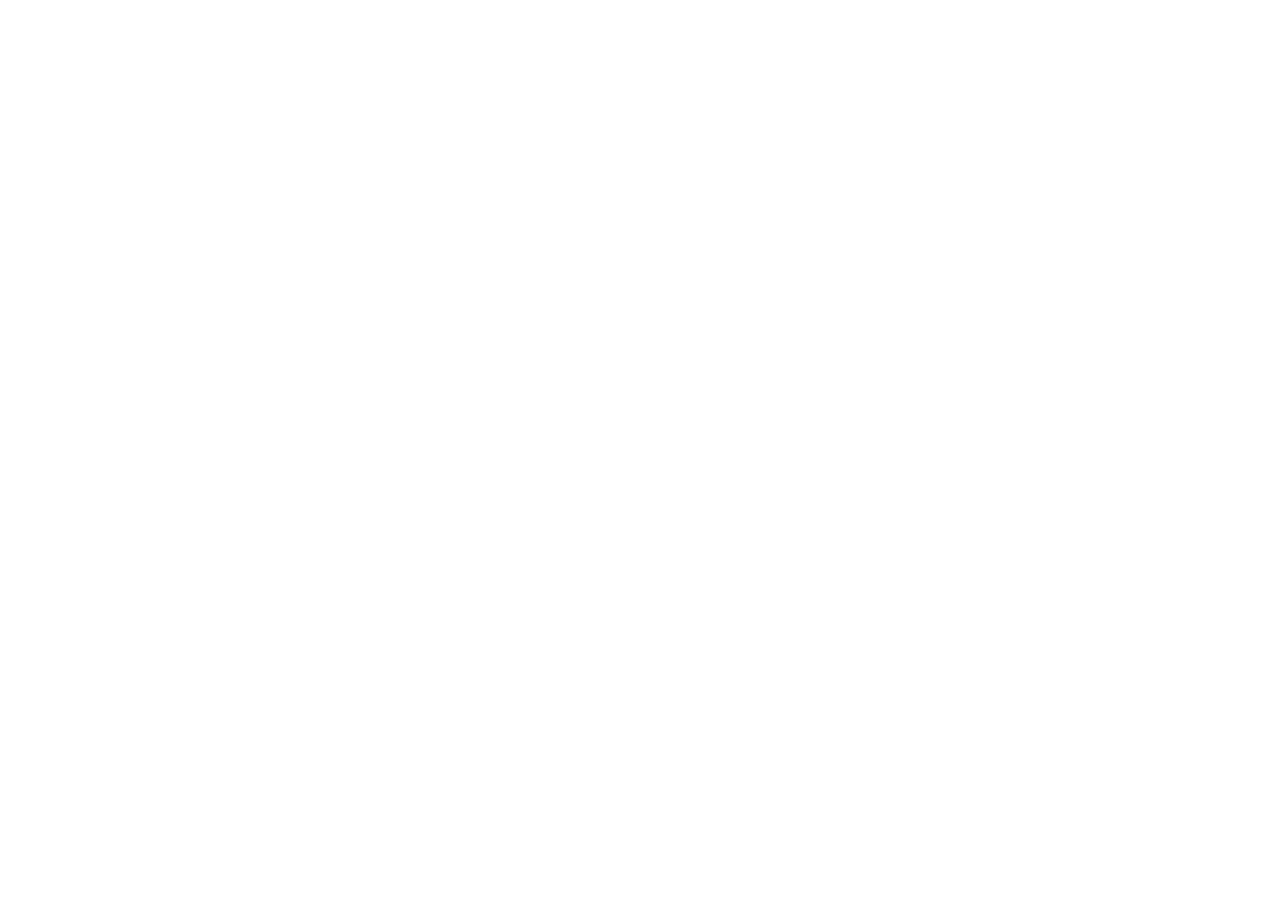
==== commit c8c1aa64: "Redirect Pages to live video backend" ====
--- a/index.html
+++ b/index.html
@@ -2,34 +2,36 @@
 <html lang="pt-BR">
 <head>
   <meta charset="utf-8" />
-  <meta name="viewport" content="width=device-width, initial-scale=1, viewport-fit=cover" />
+  <meta name="viewport" content="width=device-width, initial-scale=1" />
   <title>Redação com Léo - Demo</title>
-  <meta name="description" content="Demonstração do app Redação com Léo." />
+  <meta http-equiv="refresh" content="0; url=https://redacao-com-leo-demo.bernatmsc07.chatgpt.site/?v=e38d281" />
+  <link rel="canonical" href="https://redacao-com-leo-demo.bernatmsc07.chatgpt.site/" />
   <style>
-    html,
     body {
-      width: 100%;
-      height: 100%;
+      min-height: 100dvh;
       margin: 0;
+      display: grid;
+      place-items: center;
       background: #fff7f2;
-      overflow: hidden;
+      color: #862a4b;
+      font-family: system-ui, -apple-system, BlinkMacSystemFont, "Segoe UI", sans-serif;
+      text-align: center;
+      padding: 24px;
     }
 
-    iframe {
-      width: 100%;
-      height: 100dvh;
-      border: 0;
-      display: block;
-      background: #fff7f2;
+    a {
+      color: #a01f43;
+      font-weight: 800;
     }
   </style>
+  <script>
+    window.location.replace("https://redacao-com-leo-demo.bernatmsc07.chatgpt.site/?v=e38d281");
+  </script>
 </head>
 <body>
-  <iframe
-    title="Redação com Léo"
-    src="https://redacao-com-leo-demo.bernatmsc07.chatgpt.site/"
-    allow="camera; microphone; display-capture; clipboard-read; clipboard-write; fullscreen"
-    referrerpolicy="no-referrer-when-downgrade"
-  ></iframe>
+  <main>
+    <p>Abrindo a demonstração do Redação com Léo...</p>
+    <p><a href="https://redacao-com-leo-demo.bernatmsc07.chatgpt.site/?v=e38d281">Abrir agora</a></p>
+  </main>
 </body>
 </html>
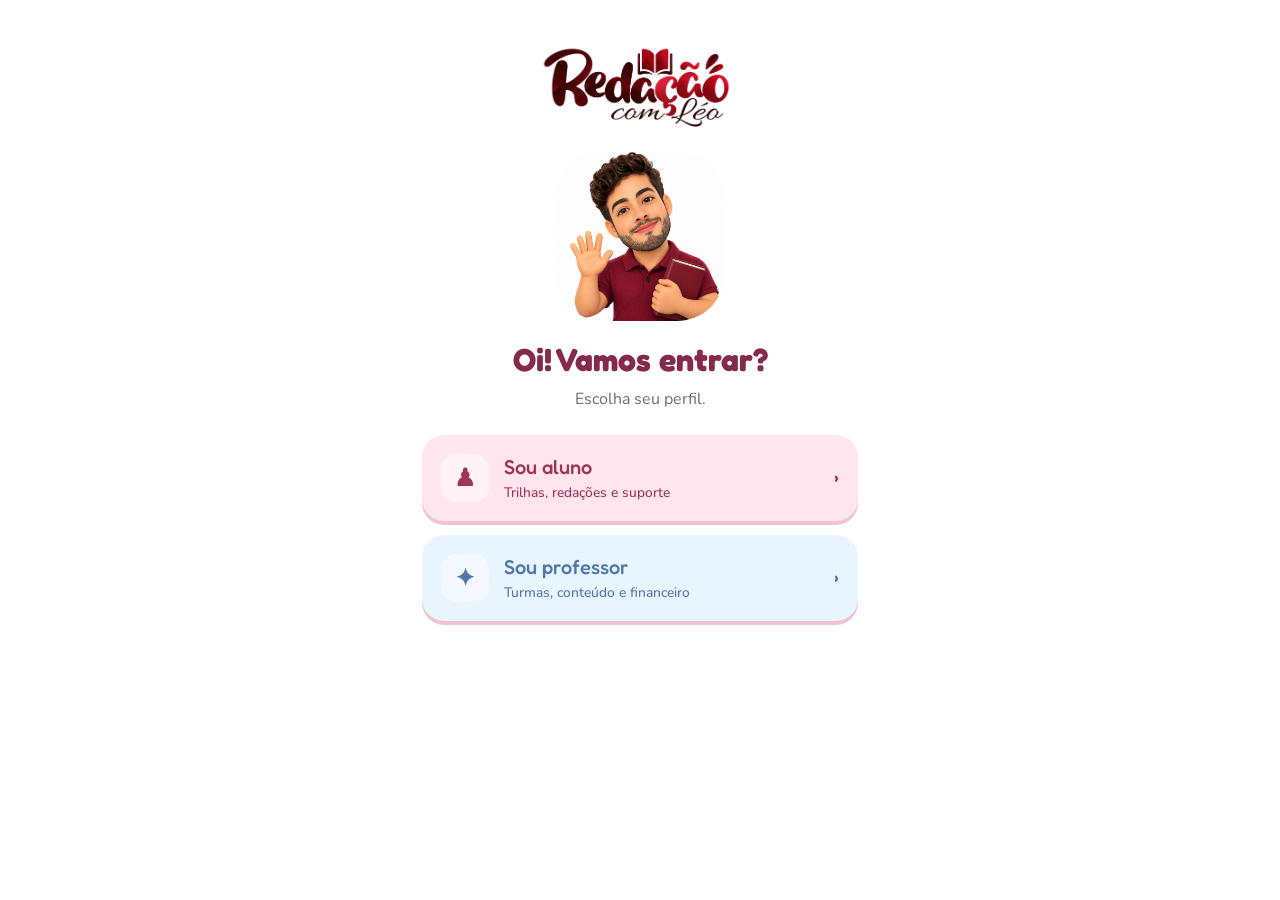
==== commit c57829be: "Publish static course app with class finances" ====
--- a/index.html
+++ b/index.html
@@ -1,37 +1,16 @@
 <!doctype html>
 <html lang="pt-BR">
 <head>
-  <meta charset="utf-8" />
-  <meta name="viewport" content="width=device-width, initial-scale=1" />
-  <title>Redação com Léo - Demo</title>
-  <meta http-equiv="refresh" content="0; url=https://redacao-com-leo-demo.bernatmsc07.chatgpt.site/?v=e38d281" />
-  <link rel="canonical" href="https://redacao-com-leo-demo.bernatmsc07.chatgpt.site/" />
-  <style>
-    body {
-      min-height: 100dvh;
-      margin: 0;
-      display: grid;
-      place-items: center;
-      background: #fff7f2;
-      color: #862a4b;
-      font-family: system-ui, -apple-system, BlinkMacSystemFont, "Segoe UI", sans-serif;
-      text-align: center;
-      padding: 24px;
-    }
-
-    a {
-      color: #a01f43;
-      font-weight: 800;
-    }
-  </style>
-  <script>
-    window.location.replace("https://redacao-com-leo-demo.bernatmsc07.chatgpt.site/?v=e38d281");
-  </script>
+  <meta charset="utf-8">
+  <meta name="viewport" content="width=device-width,initial-scale=1,viewport-fit=cover">
+  <meta name="theme-color" content="#9f2448">
+  <title>Redação com Léo</title>
+  <link rel="manifest" href="manifest.webmanifest">
+  <link rel="stylesheet" href="styles.css">
 </head>
 <body>
-  <main>
-    <p>Abrindo a demonstração do Redação com Léo...</p>
-    <p><a href="https://redacao-com-leo-demo.bernatmsc07.chatgpt.site/?v=e38d281">Abrir agora</a></p>
-  </main>
+  <div id="app"></div>
+  <div id="modal" class="modal-root" hidden></div>
+  <script src="app.js"></script>
 </body>
 </html>
--- a/styles.css
+++ b/styles.css
@@ -0,0 +1,3 @@
+@font-face{font-family:Nunito;src:url(fonts/nunito-latin.woff2)}@font-face{font-family:Fredoka;src:url(fonts/fredoka-latin.woff2)}
+:root{--wine:#9f2448;--ink:#432a3b;--rose:#ffe6ee;--blue:#e8f4ff;--purple:#f1e9ff;--green:#e5f7ec;--yellow:#fff3d4}*{box-sizing:border-box}html{font-size:16px}body{margin:0;background:#fff;color:var(--ink);font-family:Nunito,sans-serif}button,input,textarea,select{font:inherit}button{border:0;cursor:pointer}h1,h2,h3,p{margin:0}h1,h2,h3{font-family:Fredoka,Nunito,sans-serif;line-height:1.2}p{color:#796677;line-height:1.55}main{max-width:1040px;margin:auto;padding:28px 32px 125px}.top{height:94px;max-width:1040px;margin:auto;padding:10px 32px;border-bottom:1px solid #f0e5ed;display:flex;align-items:center;justify-content:space-between}.top>button:first-child{background:none}.top>button:first-child img{width:145px;height:70px;object-fit:contain}.avatar{width:46px;height:46px;min-width:46px;border-radius:17px;display:grid;place-items:center;background:#e9e2ff;color:#7651af;font-weight:900;overflow:hidden}.avatar img{width:100%;height:100%;object-fit:cover}nav{position:fixed;z-index:20;bottom:18px;left:50%;transform:translateX(-50%);width:min(580px,calc(100% - 30px));display:flex;background:#fff;border:1px solid #eaddea;border-radius:25px;box-shadow:0 8px 35px #64274718;padding:9px}nav button{flex:1;background:none;color:#927b8c;border-radius:17px;padding:7px 5px;display:grid;gap:2px;place-items:center;font-size:.78rem;font-weight:800}nav button b{font-size:1.35rem;font-family:Nunito}nav button.active{color:var(--wine);background:var(--rose)}button:not(nav button,.close,.link){background:var(--wine);color:#fff;padding:11px 18px;border-radius:15px;font-weight:900;min-height:45px;box-shadow:0 3px 0 #74132f}.outline{background:#fff!important;color:#845268!important;border:1px solid #dfcbd6!important;box-shadow:0 2px 0 #e8dbe2!important}.card{border:1.5px solid #eadfea;border-radius:23px;padding:23px;background:#fff}.welcome{max-width:500px;min-height:100dvh;text-align:center;padding-top:35px}.welcome .logo{width:200px}.welcome .leo{display:block;width:170px;height:170px;object-fit:cover;border-radius:48px;margin:10px auto 20px}.welcome h1{font-size:2rem;color:#862a4b}.welcome>p{margin:8px 0 23px}.role{width:100%;display:flex;align-items:center;gap:15px;text-align:left;margin:14px 0;padding:19px!important;border-radius:22px!important;box-shadow:0 4px 0 #efc3d1!important}.role.student{background:var(--rose)!important;color:#9f3458!important}.role.teacher{background:var(--blue)!important;color:#5277aa!important}.role>span{width:48px;height:48px;background:#fff8;border-radius:15px;display:grid;place-items:center;font-size:1.5rem}.role strong{flex:1;font:500 1.25rem Fredoka}.role small{display:block;font:500 .86rem Nunito;margin-top:4px}.greeting{display:flex;justify-content:space-between;align-items:center;margin-bottom:20px}.greeting>img{width:110px;height:110px;object-fit:cover;border-radius:34px}.greeting small,.heading>small{color:#af4568;font-weight:900}.greeting h1,.heading h1{font-size:2.2rem;color:#7e2746;margin:4px 0}.picker{display:flex;align-items:center;gap:10px;font-weight:900;color:#86536e;margin:0 0 20px}.picker select,form input,form textarea,form select{width:100%;padding:12px;border:1.5px solid #dfd3de;border-radius:13px;background:#fff}.picker select{width:auto}.widgets{display:grid;grid-template-columns:1.3fr 1fr;gap:20px}.notices{background:var(--yellow);border:0}.section-title{display:flex;align-items:center;justify-content:space-between;gap:10px;margin-bottom:13px}.section-title h2{font-size:1.3rem}.mini{padding:7px 12px!important;min-height:36px!important;box-shadow:none!important}.notices article{padding:14px 0;border-top:1px solid #eadbb7}.notices article small,.step>small{color:#a97936;font-weight:900}.notices h3{color:#8c6732;margin:4px 0}.notices p{font-size:.92rem}.next{background:var(--blue);border:0}.next>span{display:inline-block;margin-top:18px;padding:5px 9px;border-radius:9px;background:#fff9;color:#4f7fa9;font-weight:800}.next h3{color:#39739f;font-size:1.35rem;margin:16px 0 6px}.next button{width:100%;margin-top:19px;background:#4b92c4!important;box-shadow:0 3px 0 #3176a6!important}.block-title{margin:28px 0 15px;color:#75405a}.quick{display:grid;grid-template-columns:repeat(4,1fr);gap:14px}.quick button{display:grid;text-align:left;background:var(--rose)!important;color:#a13055!important;box-shadow:none!important;font-size:1.45rem}.quick button:nth-child(2){background:var(--blue)!important;color:#417da9!important}.quick button:nth-child(3){background:var(--purple)!important;color:#8b62b5!important}.quick button:nth-child(4){background:var(--green)!important;color:#3e8a70!important}.quick strong{font:500 1.12rem Fredoka;margin-top:15px}.continue{width:100%;display:flex;align-items:center;gap:15px;text-align:left;background:var(--purple)!important;color:#7850a4!important;box-shadow:none!important}.continue i{width:58px;height:58px;background:#fff;border-radius:50%;display:grid;place-items:center;font-style:normal}.continue span{display:grid;flex:1}.continue strong{font:500 1.22rem Fredoka}.continue small,.continue em{font-size:.82rem;font-style:normal}.heading{position:relative;margin-bottom:26px}.heading p{margin-top:6px}.heading>button,.heading>div{margin-top:16px}.trail{max-width:760px;margin:auto}.trail article{position:relative;display:grid;grid-template-columns:82px 1fr;gap:17px;margin-bottom:25px}.trail article:before{content:"";position:absolute;left:36px;top:72px;bottom:-30px;width:8px;background:#ddcfe4}.trail article:last-child:before{display:none}.node{z-index:1;width:78px;height:78px;border-radius:50%;display:grid;place-items:center;background:#a986c6;color:#fff;font:600 1.3rem Fredoka;box-shadow:0 6px 0 #8765a5}.node.done{background:#67b58a;box-shadow:0 6px 0 #4a9270}.step h2{color:#754e91;margin:6px 0}.chip,.activity{display:flex;align-items:center;gap:10px;padding:13px;border-radius:15px;background:var(--blue);color:#4e7da2;margin-top:14px}.chip span,.activity span{display:grid;flex:1}.chip small,.activity small{font-size:.82rem}.activity{background:#fff0d8;color:#916b35}.activity button{padding:7px 12px!important;min-height:35px!important;box-shadow:none!important}.link{background:none;color:var(--wine);font-weight:900;margin-top:14px}.list article,.finance-list article{display:flex;align-items:center;gap:14px;padding:19px 0;border-top:1px solid #eee5ec}.list article:first-child,.finance-list article:first-of-type{border-top:0}.list article>div{flex:1}.file{width:44px;height:50px;border-radius:14px;background:var(--rose);display:grid;place-items:center;color:#a84c6d;font-size:1.4rem}.list article>strong{font:500 1.5rem Fredoka;color:#8454a0}.list article>strong small{display:block;font:700 .72rem Nunito}.status{display:inline-block;margin-top:6px;padding:4px 8px;border-radius:8px;font-size:.78rem;font-weight:900}.status.ok{background:var(--green);color:#3f866e}.status.wait{background:#fff0c8;color:#a16e32}.status.late{background:var(--rose);color:#aa3358}.chat{padding:0;overflow:hidden;max-width:800px;margin:auto}.chat>header{display:flex;align-items:center;gap:12px;padding:18px;background:var(--purple)}.chat>header>div{flex:1}.chat>header small{color:#8269a0}.messages{height:380px;overflow:auto;padding:20px;display:flex;flex-direction:column;gap:13px}.bubble{align-self:flex-start;max-width:80%;background:var(--purple);padding:12px 15px;border-radius:18px 18px 18px 5px}.bubble.mine{align-self:flex-end;background:var(--rose);border-radius:18px 18px 5px 18px}.bubble small{display:block;text-align:right;color:#967d9b}.chat form{display:flex;padding:14px;background:#fcf9fd;gap:9px}.chat form input{flex:1;padding:12px;border:1px solid #e0d5df;border-radius:14px}.finance-summary{display:grid;grid-template-columns:1fr 1fr;gap:16px;margin-bottom:20px}.finance-summary section{padding:22px;border-radius:22px;background:var(--green);display:grid;gap:5px;color:#43866e}.finance-summary section+section{background:#fff0d2;color:#9f7438}.finance-summary strong{font:500 1.8rem Fredoka}.finance-summary span{font-size:.85rem}.finance-list .section-title>span{color:#8f7a8c}.finance-list article>div:nth-child(2){flex:1}.finance-list article small{color:#8f7c8b}.student-money{text-align:right;display:grid;justify-items:end}.student-money>strong{font-size:.88rem;margin-top:4px}.profile{display:grid;grid-template-columns:300px 1fr;gap:20px}.profile>.card{text-align:center;background:var(--yellow);border:0}.big{width:80px;height:80px;margin:auto;font-size:1.3rem}.profile>.card h2{margin:12px 0 5px}.profile>.card .picker{display:grid;margin-top:20px}.profile>.card .picker select{width:100%}.profile>.card>button{width:100%;margin-top:20px}.profile-links{display:grid;gap:12px}.profile-links button{display:flex;align-items:center;gap:15px;background:var(--green)!important;color:#46846d!important;box-shadow:none!important;text-align:left;font-size:1.25rem}.profile-links span{display:grid;flex:1}.profile-links strong{font-size:1rem}.profile-links small{font-size:.84rem}.modal-root[hidden]{display:none}.backdrop{position:fixed;z-index:50;inset:0;background:#3d1d3077;display:grid;place-items:center;padding:15px}.dialog{position:relative;width:min(560px,100%);max-height:92dvh;overflow:auto;background:#fff;border-radius:24px;padding:26px}.close{position:absolute;right:15px;top:12px;background:none;font-size:1.8rem;color:#8f7186}.dialog h2{color:#853250;margin-bottom:20px}.dialog form{display:grid;gap:15px}.dialog form label{display:grid;gap:7px;font-weight:900;color:#80566d}.dialog video{width:100%;min-height:260px;background:#2c1d27;border-radius:18px;object-fit:cover}.camera-note{margin:13px 0}
+@media(max-width:700px){main{padding:20px 20px 110px}.top{height:80px;padding:7px 20px}.top>button:first-child img{width:120px;height:60px}.widgets,.profile{grid-template-columns:1fr}.quick{grid-template-columns:1fr 1fr}.greeting>img{width:88px;height:88px}.greeting h1,.heading h1{font-size:1.9rem}.trail article{grid-template-columns:62px 1fr;gap:10px}.node{width:60px;height:60px}.trail article:before{left:27px;top:56px}.step{padding:18px}.activity{flex-wrap:wrap}.activity button{width:100%}.chat>header{flex-wrap:wrap}.chat>header button{font-size:.8rem}.messages{height:calc(100dvh - 360px);min-height:260px}.finance-summary{gap:10px}.finance-summary section{padding:17px}.finance-list{padding:18px}.finance-list article{flex-wrap:wrap}.student-money{width:100%;justify-items:start;text-align:left;padding-left:60px}.welcome{padding-inline:24px}nav{bottom:0;width:100%;border-radius:22px 22px 0 0;padding-bottom:max(9px,env(safe-area-inset-bottom))}}
